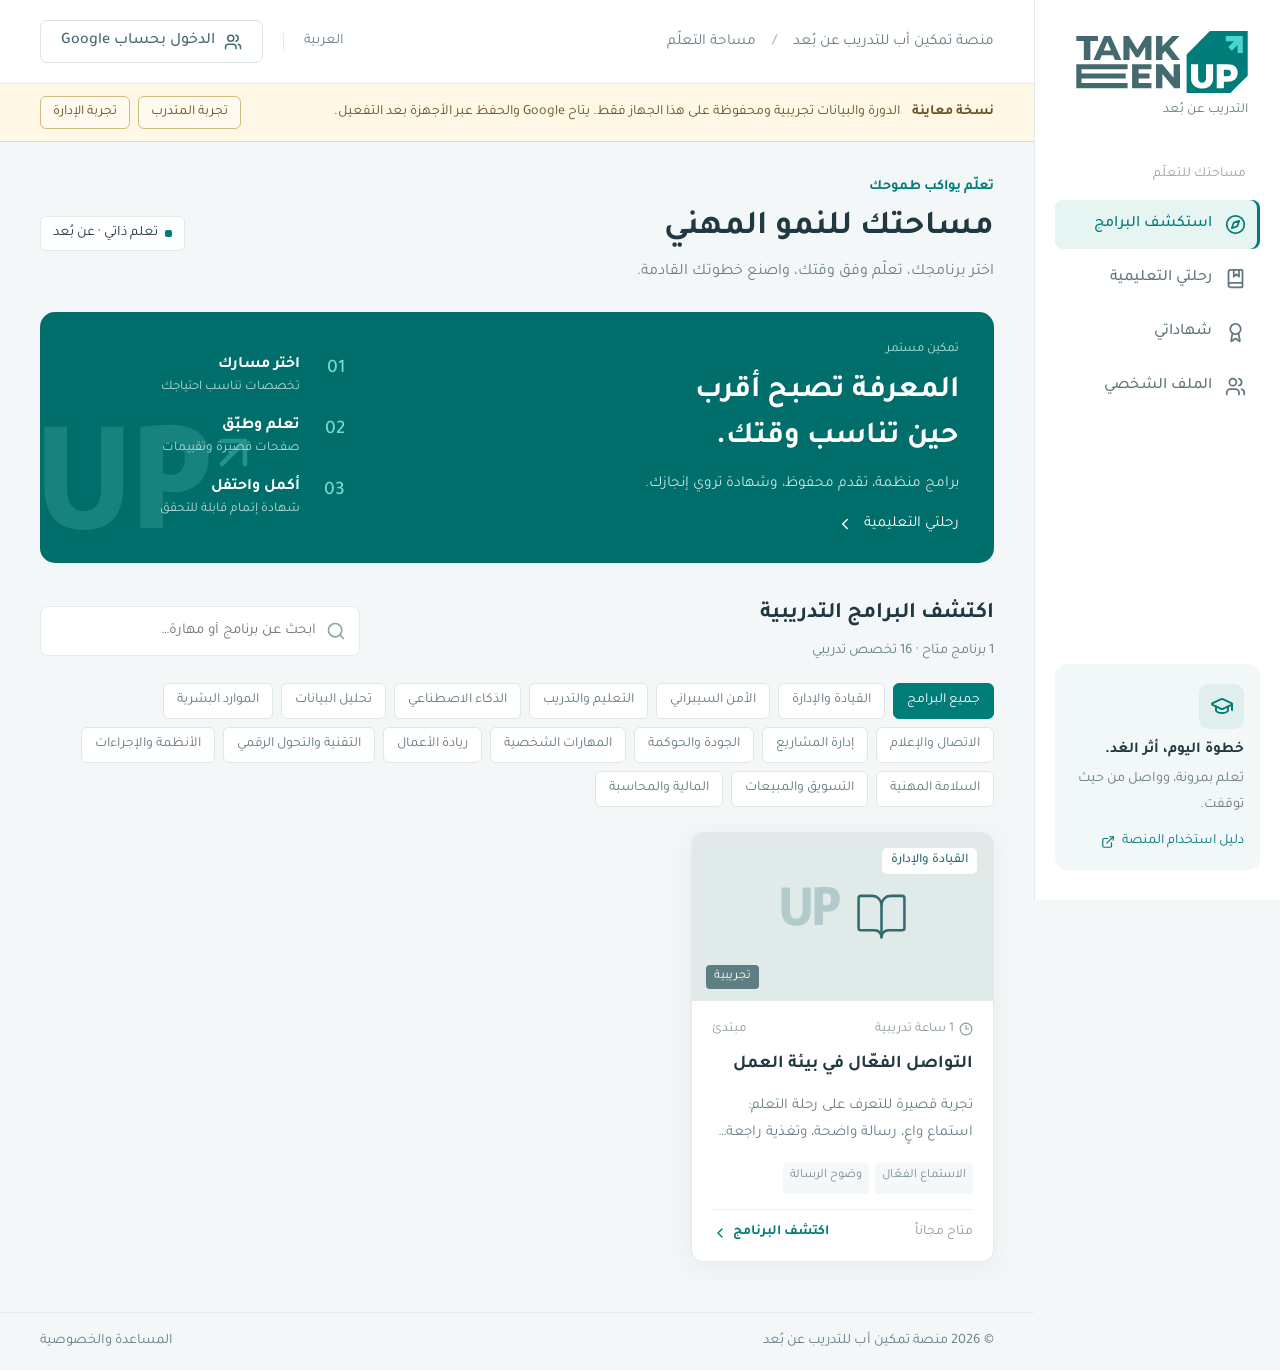
==== index.html @ d45a217b "Add files via upload" ====
<!doctype html><html lang="ar" dir="rtl"><head><meta charset="UTF-8"/><meta name="viewport" content="width=device-width,initial-scale=1"/><meta name="theme-color" content="#007c79"/><meta name="description" content="منصة تمكين أب للتدريب عن بُعد — تعلم مرن، مسارات تخصصية، وشهادات إتمام تدريب."/><title>تمكين أب | التدريب عن بُعد</title><link rel="icon" type="image/svg+xml" href="./assets/favicon.svg"/><script src="./config.js"></script>  <script type="module" crossorigin src="./assets/index-aJ3khRsf.js"></script>
  <link rel="stylesheet" crossorigin href="./assets/index-DA_sz2Ru.css">
</head><body><div id="root"></div></body></html>
---- assets/index-DA_sz2Ru.css ----
@font-face{font-family:Tajawal;font-style:normal;font-display:swap;font-weight:400;src:url(./tajawal-arabic-400-normal-CyCXRvzh.woff2) format("woff2"),url(./tajawal-arabic-400-normal-DCQxawbB.woff) format("woff");unicode-range:U+0600-06FF,U+0750-077F,U+0870-088E,U+0890-0891,U+0897-08E1,U+08E3-08FF,U+200C-200E,U+2010-2011,U+204F,U+2E41,U+FB50-FDFF,U+FE70-FE74,U+FE76-FEFC,U+102E0-102FB,U+10E60-10E7E,U+10EC2-10EC4,U+10EFC-10EFF,U+1EE00-1EE03,U+1EE05-1EE1F,U+1EE21-1EE22,U+1EE24,U+1EE27,U+1EE29-1EE32,U+1EE34-1EE37,U+1EE39,U+1EE3B,U+1EE42,U+1EE47,U+1EE49,U+1EE4B,U+1EE4D-1EE4F,U+1EE51-1EE52,U+1EE54,U+1EE57,U+1EE59,U+1EE5B,U+1EE5D,U+1EE5F,U+1EE61-1EE62,U+1EE64,U+1EE67-1EE6A,U+1EE6C-1EE72,U+1EE74-1EE77,U+1EE79-1EE7C,U+1EE7E,U+1EE80-1EE89,U+1EE8B-1EE9B,U+1EEA1-1EEA3,U+1EEA5-1EEA9,U+1EEAB-1EEBB,U+1EEF0-1EEF1}@font-face{font-family:Tajawal;font-style:normal;font-display:swap;font-weight:400;src:url(./tajawal-latin-400-normal-BVNSOH3d.woff2) format("woff2"),url(./tajawal-latin-400-normal-BdYcZznU.woff) format("woff");unicode-range:U+0000-00FF,U+0131,U+0152-0153,U+02BB-02BC,U+02C6,U+02DA,U+02DC,U+0304,U+0308,U+0329,U+2000-206F,U+20AC,U+2122,U+2191,U+2193,U+2212,U+2215,U+FEFF,U+FFFD}@font-face{font-family:Tajawal;font-style:normal;font-display:swap;font-weight:500;src:url(./tajawal-arabic-500-normal-BZ8ojJNu.woff2) format("woff2"),url(./tajawal-arabic-500-normal-CbVEaYEW.woff) format("woff");unicode-range:U+0600-06FF,U+0750-077F,U+0870-088E,U+0890-0891,U+0897-08E1,U+08E3-08FF,U+200C-200E,U+2010-2011,U+204F,U+2E41,U+FB50-FDFF,U+FE70-FE74,U+FE76-FEFC,U+102E0-102FB,U+10E60-10E7E,U+10EC2-10EC4,U+10EFC-10EFF,U+1EE00-1EE03,U+1EE05-1EE1F,U+1EE21-1EE22,U+1EE24,U+1EE27,U+1EE29-1EE32,U+1EE34-1EE37,U+1EE39,U+1EE3B,U+1EE42,U+1EE47,U+1EE49,U+1EE4B,U+1EE4D-1EE4F,U+1EE51-1EE52,U+1EE54,U+1EE57,U+1EE59,U+1EE5B,U+1EE5D,U+1EE5F,U+1EE61-1EE62,U+1EE64,U+1EE67-1EE6A,U+1EE6C-1EE72,U+1EE74-1EE77,U+1EE79-1EE7C,U+1EE7E,U+1EE80-1EE89,U+1EE8B-1EE9B,U+1EEA1-1EEA3,U+1EEA5-1EEA9,U+1EEAB-1EEBB,U+1EEF0-1EEF1}@font-face{font-family:Tajawal;font-style:normal;font-display:swap;font-weight:500;src:url(./tajawal-latin-500-normal-CoYeBiSI.woff2) format("woff2"),url(./tajawal-latin-500-normal-DU9v6xgj.woff) format("woff");unicode-range:U+0000-00FF,U+0131,U+0152-0153,U+02BB-02BC,U+02C6,U+02DA,U+02DC,U+0304,U+0308,U+0329,U+2000-206F,U+20AC,U+2122,U+2191,U+2193,U+2212,U+2215,U+FEFF,U+FFFD}@font-face{font-family:Tajawal;font-style:normal;font-display:swap;font-weight:700;src:url(./tajawal-arabic-700-normal-D2-eand5.woff2) format("woff2"),url(./tajawal-arabic-700-normal-9L7Zusdl.woff) format("woff");unicode-range:U+0600-06FF,U+0750-077F,U+0870-088E,U+0890-0891,U+0897-08E1,U+08E3-08FF,U+200C-200E,U+2010-2011,U+204F,U+2E41,U+FB50-FDFF,U+FE70-FE74,U+FE76-FEFC,U+102E0-102FB,U+10E60-10E7E,U+10EC2-10EC4,U+10EFC-10EFF,U+1EE00-1EE03,U+1EE05-1EE1F,U+1EE21-1EE22,U+1EE24,U+1EE27,U+1EE29-1EE32,U+1EE34-1EE37,U+1EE39,U+1EE3B,U+1EE42,U+1EE47,U+1EE49,U+1EE4B,U+1EE4D-1EE4F,U+1EE51-1EE52,U+1EE54,U+1EE57,U+1EE59,U+1EE5B,U+1EE5D,U+1EE5F,U+1EE61-1EE62,U+1EE64,U+1EE67-1EE6A,U+1EE6C-1EE72,U+1EE74-1EE77,U+1EE79-1EE7C,U+1EE7E,U+1EE80-1EE89,U+1EE8B-1EE9B,U+1EEA1-1EEA3,U+1EEA5-1EEA9,U+1EEAB-1EEBB,U+1EEF0-1EEF1}@font-face{font-family:Tajawal;font-style:normal;font-display:swap;font-weight:700;src:url(./tajawal-latin-700-normal-BypgxfGb.woff2) format("woff2"),url(./tajawal-latin-700-normal-CV3bxpHe.woff) format("woff");unicode-range:U+0000-00FF,U+0131,U+0152-0153,U+02BB-02BC,U+02C6,U+02DA,U+02DC,U+0304,U+0308,U+0329,U+2000-206F,U+20AC,U+2122,U+2191,U+2193,U+2212,U+2215,U+FEFF,U+FFFD}@font-face{font-family:Tajawal;font-style:normal;font-display:swap;font-weight:800;src:url(./tajawal-arabic-800-normal-TQp-UTiE.woff2) format("woff2"),url(./tajawal-arabic-800-normal-Bp_4IW2m.woff) format("woff");unicode-range:U+0600-06FF,U+0750-077F,U+0870-088E,U+0890-0891,U+0897-08E1,U+08E3-08FF,U+200C-200E,U+2010-2011,U+204F,U+2E41,U+FB50-FDFF,U+FE70-FE74,U+FE76-FEFC,U+102E0-102FB,U+10E60-10E7E,U+10EC2-10EC4,U+10EFC-10EFF,U+1EE00-1EE03,U+1EE05-1EE1F,U+1EE21-1EE22,U+1EE24,U+1EE27,U+1EE29-1EE32,U+1EE34-1EE37,U+1EE39,U+1EE3B,U+1EE42,U+1EE47,U+1EE49,U+1EE4B,U+1EE4D-1EE4F,U+1EE51-1EE52,U+1EE54,U+1EE57,U+1EE59,U+1EE5B,U+1EE5D,U+1EE5F,U+1EE61-1EE62,U+1EE64,U+1EE67-1EE6A,U+1EE6C-1EE72,U+1EE74-1EE77,U+1EE79-1EE7C,U+1EE7E,U+1EE80-1EE89,U+1EE8B-1EE9B,U+1EEA1-1EEA3,U+1EEA5-1EEA9,U+1EEAB-1EEBB,U+1EEF0-1EEF1}@font-face{font-family:Tajawal;font-style:normal;font-display:swap;font-weight:800;src:url(./tajawal-latin-800-normal-CmI34b-g.woff2) format("woff2"),url(./tajawal-latin-800-normal-Dm5jVIIh.woff) format("woff");unicode-range:U+0000-00FF,U+0131,U+0152-0153,U+02BB-02BC,U+02C6,U+02DA,U+02DC,U+0304,U+0308,U+0329,U+2000-206F,U+20AC,U+2122,U+2191,U+2193,U+2212,U+2215,U+FEFF,U+FFFD}:root{font-family:Tajawal,Arial,sans-serif;color:#20383f;background:#f4f7f8;font-synthesis:none;--teal:#007c79;--teal-dark:#005957;--mint:#4cd5cc;--slate:#44696f;--border:#e2eaed;--muted:#687f86;--ink:#18343b;--white:#fff;--shadow:0 5px 25px #193b4210;font-size:16px}*{box-sizing:border-box}body{margin:0}button,input,textarea,select{font:inherit}button,a,input,textarea,select{-webkit-tap-highlight-color:transparent}button{cursor:pointer}button:disabled{cursor:not-allowed;opacity:.5}button,a{transition:background .18s,color .18s,box-shadow .18s}a{color:inherit;text-decoration:none}a:hover{color:var(--teal)}h1,h2,h3,h4,strong,b{font-weight:700}h1{font-size:2.1rem;line-height:1.45;margin:0 0 .25rem}h2{font-size:1.4rem;line-height:1.6;margin:0 0 .75rem}h3{font-size:1.13rem;line-height:1.6;margin:0}p{line-height:1.85;margin:.35rem 0 1rem}small{font-size:.86rem;color:var(--muted)}svg{flex-shrink:0}button:focus-visible,a:focus-visible,input:focus-visible,textarea:focus-visible,select:focus-visible{outline:3px solid #42b9b3;outline-offset:3px}::selection{background:#b0ebe6;color:#003f3d}.sidebar{position:fixed;right:0;top:0;bottom:0;width:246px;background:#fff;border-left:1px solid var(--border);padding:30px 20px;z-index:30;display:flex;flex-direction:column}.brand{display:block;padding:0 12px 25px}.brand img{display:block;width:172px;height:64px;object-fit:contain}.brand span{display:block;font-size:.86rem;color:var(--muted);margin-top:8px}.side-label{font-size:.86rem;color:#94a3a8;margin:22px 14px 12px}.sidebar nav a{display:flex;gap:13px;align-items:center;padding:14px;border-radius:8px;margin:5px 0;font-size:1rem;font-weight:500;color:#61777d}.sidebar nav a.active{background:#e6f4f2;color:var(--teal);box-shadow:inset -3px 0 var(--teal)}.sidebar nav a:hover{background:#f1f7f6}.side-foot{margin-top:auto;background:#f2f7f7;padding:20px 16px;border-radius:12px;font-size:.95rem}.side-foot p{font-size:.9rem;color:var(--muted);margin:7px 0 14px}.side-foot a{display:flex;align-items:center;gap:7px;color:var(--teal);font-size:.88rem}.mini-mark{width:45px;height:45px;display:grid;place-items:center;background:#e0efec;color:var(--teal);border-radius:10px;margin-bottom:12px}.shell{margin-right:246px;min-height:100vh;display:flex;flex-direction:column}.topbar{min-height:84px;border-bottom:1px solid var(--border);background:#fff;display:flex;align-items:center;justify-content:space-between;padding:18px 40px;gap:20px}.top-title{color:var(--muted);font-size:.96rem;display:flex;align-items:center;gap:10px}.top-title b{margin:0 12px;color:#b4c2c6}.top-actions{display:flex;gap:20px;align-items:center}.locale{font-size:.9rem;color:var(--muted);border-left:1px solid var(--border);padding-left:20px}.avatar{display:grid;place-items:center;flex-shrink:0;width:37px;height:37px;background:#dcefeb;color:var(--teal);border-radius:50%;font-size:1.1rem;font-weight:700}.avatar.large{width:65px;height:65px;font-size:1.8rem}.profile-chip{border:0;background:none;display:flex;gap:10px;align-items:center;text-align:right;color:var(--ink);font-size:.95rem}.profile-chip small{display:block;margin-top:2px}.icon-btn{display:inline-flex;align-items:center;justify-content:center;border:0;background:transparent;color:var(--muted);width:34px;height:34px;border-radius:7px}.icon-btn:hover{background:#eaf2f1;color:var(--teal)}.mobile-toggle{display:none}main{padding:32px 40px 50px;max-width:1500px;width:100%;margin:0 auto;flex:1}.footer{border-top:1px solid var(--border);padding:20px 40px;display:flex;justify-content:space-between;color:var(--muted);font-size:.9rem}.preview-banner{padding:12px 40px;background:#fff8e6;border-bottom:1px solid #e9dba5;display:flex;gap:25px;align-items:center;justify-content:space-between;font-size:.88rem;color:#695224}.preview-banner strong{margin-left:12px}.preview-banner span{line-height:1.8}.preview-banner>div:last-child{display:flex;gap:8px;flex-shrink:0}.preview-banner button{border:1px solid #cfbb80;background:#fffaf0;padding:7px 12px;border-radius:6px;color:#67501c;font-size:.86rem}.btn{display:inline-flex;gap:9px;align-items:center;justify-content:center;min-height:43px;padding:10px 20px;border:1px solid var(--teal);background:var(--teal);color:#fff;border-radius:7px;font-weight:500;font-size:1rem;text-align:center}.btn:hover{background:var(--teal-dark);color:#fff}.btn.secondary{background:#fff;border-color:#d9e5e5;color:var(--slate)}.btn.secondary:hover{background:#eaf4f2;border-color:#b3d7d1;color:var(--teal)}.text-btn{display:inline-flex;align-items:center;gap:5px;border:0;background:none;color:var(--teal);padding:8px 0;font-size:.96rem}.text-btn:hover{color:var(--teal-dark)}.button-row{display:flex;gap:9px;align-items:center;flex-wrap:wrap}.page-heading{display:flex;align-items:center;justify-content:space-between;margin:5px 0 24px;gap:20px}.page-heading p{color:var(--muted);margin-bottom:0}.eyebrow{color:var(--teal);font-size:.9rem;font-weight:700;margin-bottom:8px}.pill{display:inline-flex;align-items:center;gap:7px;padding:8px 12px;background:#fff;border:1px solid var(--border);border-radius:6px;font-size:.9rem;white-space:nowrap}.tiny-square{width:7px;height:7px;border-radius:2px;background:var(--teal)}.feature-strip{background:#006e6b;color:#fff;position:relative;border-radius:15px;overflow:hidden;padding:30px 35px;display:flex;align-items:center;gap:35px;margin-bottom:34px}.feature-copy{position:relative;z-index:1;flex:1}.feature-copy>span{display:block;font-size:.82rem;color:#ace4de;margin-bottom:11px}.feature-copy h2{font-size:1.9rem;line-height:1.5;margin-bottom:10px}.feature-copy p{font-size:.96rem;color:#c5e5e1;max-width:400px}.feature-copy a{display:flex;align-items:center;gap:10px;font-size:.96rem;color:#fff}.feature-steps{position:relative;z-index:1;width:270px;display:flex;flex-direction:column;gap:21px;padding-left:80px}.feature-steps div{display:grid;grid-template-columns:35px 1fr;column-gap:10px}.feature-steps span{grid-row:1/3;color:#76d9d2;font-size:1.2rem;font-weight:500;padding-top:2px}.feature-steps strong{font-size:1rem}.feature-steps small{color:#b7d9d5;margin-top:4px;font-size:.83rem;white-space:nowrap}.feature-mark{position:absolute;left:-8px;bottom:-22px;color:#18827e;font-size:10rem;line-height:1;font-weight:800;letter-spacing:-8px;display:flex;align-items:flex-start;direction:ltr;pointer-events:none}.feature-mark svg{margin-right:25px;color:#23938d}.section-heading{display:flex;align-items:center;justify-content:space-between;gap:16px;margin:22px 0 18px}.section-heading h2,.section-heading h3{margin:0}.section-heading p{color:var(--muted);font-size:.9rem;margin-bottom:0}.search{display:flex;align-items:center;gap:10px;background:#fff;border:1px solid var(--border);border-radius:8px;padding:4px 13px;width:320px;color:#91a4a8}.search input{border:0;outline:0!important;min-height:40px;width:100%;padding:0;font-size:.94rem}.filter-row{display:flex;gap:8px;flex-wrap:wrap;margin-bottom:25px}.filter-row button{border:1px solid #dfe7e9;background:#fff;padding:8px 13px;border-radius:6px;color:#637b82;font-size:.87rem;min-height:36px}.filter-row button.selected{color:#fff;background:var(--teal);border-color:var(--teal)}.course-grid{display:grid;grid-template-columns:repeat(3,minmax(0,1fr));gap:23px}.course-card{background:#fff;border:1px solid var(--border);border-radius:12px;overflow:hidden;box-shadow:var(--shadow);transition:transform .2s,box-shadow .2s}.course-card:hover{transform:translateY(-3px);box-shadow:0 12px 25px #193b4215}.course-cover{width:100%;height:168px;border:0;position:relative;display:flex;align-items:center;justify-content:center;background:#dfeae9;color:#2f6c70;padding:0;overflow:hidden}.theme-1{background:#e2e9f2;color:#52749b}.theme-2{background:#e8e8ef;color:#706a8e}.theme-3{background:#eae8df;color:#93836e}.course-cover>img{width:100%;height:100%;object-fit:cover}.cover-symbol{display:flex;gap:17px;align-items:center;justify-content:center}.cover-letter{font-size:3.7rem;font-weight:800;letter-spacing:-5px;opacity:.25;direction:ltr;line-height:1}.badge{display:inline-flex;font-size:.84rem;color:var(--teal);background:#edf7f5;padding:5px 9px;border-radius:5px;align-items:center}.cover-tag{position:absolute;right:16px;top:15px;background:#fffffff0;color:inherit;font-weight:500;font-size:.82rem}.sample-tag{position:absolute;left:14px;bottom:12px;color:#fff;background:#44696fd4;padding:4px 8px;border-radius:4px;font-size:.8rem}.card-body{padding:20px}.course-meta{display:flex;justify-content:space-between;color:#8a9b9f;font-size:.84rem;gap:8px}.course-meta>span{display:inline-flex;gap:5px;align-items:center}.card-body h3{margin:12px 0 7px;min-height:35px}.card-body>p{font-size:.94rem;color:var(--muted);min-height:52px;display:-webkit-box;-webkit-line-clamp:2;-webkit-box-orient:vertical;overflow:hidden}.skills-line{display:flex;flex-wrap:wrap;gap:6px;min-height:31px;margin-bottom:15px}.skills-line span{background:#f5f8f9;font-size:.78rem;color:#798d93;padding:5px 7px;border-radius:4px}.card-bottom{border-top:1px solid #edf1f3;display:flex;justify-content:space-between;align-items:center;padding-top:14px;margin-top:13px;font-size:.87rem}.card-bottom>span{color:#8b9da2}.card-bottom button{display:flex;align-items:center;gap:5px;padding:0;border:0;background:none;color:var(--teal);font-weight:700}.progress{height:6px;border-radius:8px;background:#e9f0f0;overflow:hidden;width:100%}.progress i{display:block;height:100%;background:var(--teal);border-radius:8px;transition:width .4s}.progress-label{display:flex;justify-content:space-between;margin-bottom:7px;font-size:.87rem;color:var(--muted)}.progress-label strong{color:var(--teal)}.panel{background:#fff;border:1px solid var(--border);border-radius:11px;padding:28px;margin:18px 0;box-shadow:var(--shadow)}.empty{padding:70px 25px;text-align:center;background:#fff;border:1px dashed #cfdddd;border-radius:12px;margin:25px 0}.empty>svg{color:var(--teal);margin-bottom:14px}.empty h3{font-size:1.45rem}.empty p{color:var(--muted);margin:12px auto 22px;max-width:570px}.loading{display:flex;align-items:center;justify-content:center;gap:12px;padding:65px;color:var(--muted)}.spinner{width:23px;height:23px;border:2px solid #deebe9;border-top-color:var(--teal);border-radius:50%;animation:spin .6s linear infinite}@keyframes spin{to{transform:rotate(360deg)}}.notice{background:#f0f7f7;border:1px solid #d4e7e5;padding:15px 18px;border-radius:8px;color:#4b6d71;font-size:.98rem;line-height:1.8;margin:18px 0;white-space:pre-line}.notice.success{background:#e9f6ee;color:#286d49;border-color:#cce9d7}.notice.error{background:#fff1ef;color:#a64435;border-color:#efd3cd}.danger{color:#af5145!important}.badge.success{background:#e5f4ed;color:#2f7350}.badge.danger{background:#fff0ee}.toast{position:fixed;left:25px;bottom:25px;z-index:99;display:flex;align-items:flex-start;gap:20px;padding:18px 23px;background:#005e5b;color:#fff;box-shadow:0 8px 35px #16333533;border-radius:10px;max-width:min(560px,calc(100vw - 35px));font-size:1rem;line-height:1.7;white-space:pre-line}.toast.error{background:#943f35}.toast button{background:none;border:0;color:#fff;padding:0;display:flex}.course-detail{display:grid;grid-template-columns:1fr 310px;gap:35px;margin-top:20px}.course-detail h1{font-size:2.25rem}.lead{font-size:1.1rem;color:var(--muted);line-height:1.9}.tag-row{display:flex;flex-wrap:wrap;gap:8px;margin:18px 0}.check-list{padding:0;list-style:none;margin:0}.check-list li{display:flex;gap:12px;align-items:flex-start;margin:15px 0;line-height:1.8}.check-list svg{color:var(--teal);margin-top:5px}.outline-detail{border-bottom:1px solid var(--border);padding:15px 0}.outline-detail summary{cursor:pointer;font-weight:700;line-height:1.8;display:flex;justify-content:space-between;gap:15px}.outline-detail>div{display:flex;justify-content:space-between;padding:12px 16px;color:var(--muted);font-size:.96rem;gap:15px}.enroll-panel{position:sticky;top:20px;align-self:start;margin-top:10px;background:#fff;border:1px solid var(--border);padding:27px;border-radius:13px;box-shadow:var(--shadow)}.enroll-icon{height:120px;background:#eaf4f2;display:grid;place-items:center;color:var(--teal);border-radius:9px;margin-bottom:20px}.enroll-panel h2{font-size:1.3rem}.enroll-panel p{font-size:.96rem;color:var(--muted)}.price{font-size:1.75rem;font-weight:700;color:var(--teal);margin:22px 0}.price small{display:block;margin-top:5px;font-size:.89rem;font-weight:400}.enroll-panel>.btn{width:100%}.enroll-notes{border-top:1px solid var(--border);padding-top:15px;margin-top:20px}.enroll-notes p{display:flex;gap:8px;align-items:center;font-size:.9rem;margin:10px 0}.enroll-notes svg{color:var(--teal)}.tabs{display:flex;flex-wrap:wrap;gap:5px;border-bottom:1px solid var(--border);margin:20px 0 24px}.tabs button{display:inline-flex;gap:8px;align-items:center;padding:12px 18px;border:0;border-bottom:2px solid transparent;background:none;color:var(--muted);font-size:1rem;font-weight:500}.tabs button.selected{color:var(--teal);border-bottom-color:var(--teal)}.learning-heading{display:flex;justify-content:space-between;align-items:center;gap:25px}.learning-heading h1{font-size:1.75rem}.learning-progress{width:180px;flex-shrink:0}.learning-progress strong{display:flex;gap:10px;font-size:1.1rem;color:var(--teal);margin-bottom:10px}.learning-progress span{font-size:.86rem;font-weight:400;color:var(--muted)}.learning-layout{display:grid;grid-template-columns:280px minmax(0,1fr);gap:24px;align-items:start}.lesson-nav{background:#fff;border:1px solid var(--border);border-radius:10px;overflow:hidden}.lesson-nav>h3{padding:19px;border-bottom:1px solid var(--border)}.lesson-nav details{border-bottom:1px solid var(--border)}.lesson-nav summary{font-size:.94rem;font-weight:700;cursor:pointer;padding:17px;background:#f8fafa;line-height:1.8}.lesson-nav button{display:flex;align-items:center;gap:10px;width:100%;text-align:right;border:0;background:#fff;color:var(--muted);padding:13px 17px;border-bottom:1px solid #f0f4f4;font-size:.92rem;line-height:1.7}.lesson-nav button small{display:block;font-size:.8rem;color:#91a3a9}.lesson-nav button.current{background:#e8f4f1;color:var(--teal);box-shadow:inset -3px 0 var(--teal)}.lesson-nav button.done>svg{color:var(--teal)}.lesson-content{background:#fff;border:1px solid var(--border);border-radius:11px;padding:32px;min-height:480px}.lesson-content>h2{font-size:1.65rem;margin-top:18px;margin-bottom:25px}.lesson-kicker{display:flex;justify-content:space-between;color:#92a3a8;font-size:.88rem}.markdown{font-size:1.06rem;line-height:2;color:#405e65;overflow-wrap:anywhere}.markdown h2{font-size:1.4rem;color:var(--ink);margin-top:25px}.markdown h3{font-size:1.2rem;color:var(--ink);margin:20px 0 8px}.markdown ul,.markdown ol{padding-right:24px;line-height:2}.markdown strong{color:var(--ink);font-weight:700}.markdown pre{overflow:auto;direction:ltr;text-align:left;background:#f5f8f8;border-radius:6px;padding:12px}.markdown blockquote{border-right:3px solid var(--mint);margin:15px 0;padding:12px 18px;background:#f3f9f8}.markdown img{max-width:100%}.markdown a{color:var(--teal);text-decoration:underline}.lesson-content>.btn{margin-top:25px}.lesson-footer{display:flex;justify-content:space-between;margin-top:40px;padding-top:25px;border-top:1px solid var(--border)}.video{width:100%;aspect-ratio:16/9;border:0;border-radius:8px;background:#102f34;margin:10px 0 25px}.attachments{padding:18px;border:1px solid var(--border);background:#f8fbfb;border-radius:8px;margin:22px 0}.attachments a{display:flex;align-items:center;gap:10px;color:var(--teal);font-size:.97rem;margin-top:13px;line-height:1.7}.quiz fieldset{border:0;padding:20px 0;margin:5px 0;border-bottom:1px solid var(--border)}.quiz legend{font-size:1.06rem;font-weight:700;line-height:1.8;width:100%;padding:0}.quiz legend span{display:inline-grid;place-items:center;width:26px;height:26px;border-radius:6px;background:#e7f2f0;color:var(--teal);margin-left:10px;font-size:.92rem}.option{display:flex;align-items:flex-start;gap:12px;border:1px solid var(--border);padding:14px;border-radius:7px;margin:10px 0;color:#536e75;font-size:1rem;line-height:1.7;cursor:pointer}.option input{margin-top:6px;width:16px;min-height:auto;accent-color:var(--teal)}.option.chosen{background:#ecf7f4;border-color:#8fc7ba}.answer-good{font-size:.96rem;color:#28794f;margin-bottom:0}.answer-bad{font-size:.96rem;color:#ae5349;margin-bottom:0}.quiz-actions{display:flex;align-items:center;gap:20px;margin-top:25px;flex-wrap:wrap}.stats-grid{display:grid;grid-template-columns:repeat(3,minmax(0,1fr));gap:22px;margin:25px 0}.stat{background:#fff;border:1px solid var(--border);padding:24px;border-radius:10px;position:relative}.stat>svg{color:var(--teal);position:absolute;left:22px;top:25px}.stat>span{display:block;color:var(--muted);font-size:.99rem;margin-bottom:10px}.stat>strong{display:block;font-size:2.7rem;font-weight:700;color:var(--ink);margin-bottom:15px;line-height:1.2}.stat strong small{font-size:1rem;font-weight:400}.stat p{font-size:.87rem;color:var(--muted);margin-bottom:0}.row-line{display:flex;justify-content:space-between;align-items:center;gap:18px;border-bottom:1px solid #eaf0f1;padding:14px 0;line-height:1.8}.certificate-ready{display:flex;gap:24px;align-items:center}.certificate-ready>svg{color:var(--teal)}.certificate-ready>div{flex:1}.certificate-ready p{color:var(--muted);margin-bottom:0}.certificate-ready.ready{background:#e8f5f2;border-color:#b9dcd4}.table-wrap{overflow:auto;width:100%}table{width:100%;border-collapse:collapse;font-size:.96rem;text-align:right}th{background:#f2f7f7;color:var(--slate);font-size:.92rem;font-weight:700;padding:14px 18px;white-space:nowrap}td{padding:17px 18px;border-bottom:1px solid var(--border);line-height:1.8}tr:last-child td{border-bottom:0}.discussion{margin-top:20px;padding-top:20px;border-top:1px solid var(--border)}.discussion>div{display:flex;gap:15px;align-items:center}.discussion p{white-space:pre-wrap;margin:10px 0}.muted{color:var(--muted)}.field{display:block;margin:15px 0;text-align:right}.field>span{display:block;font-size:.96rem;font-weight:500;margin-bottom:9px;color:var(--ink)}.field>small{display:block;font-size:.86rem;margin-top:7px;line-height:1.8}.form-grid{display:grid;grid-template-columns:1fr 1fr;column-gap:25px;align-items:start}.form-grid.three{grid-template-columns:repeat(3,1fr)}input,textarea,select{border:1px solid #d5e0e3;background:#fff;border-radius:7px;min-height:44px;padding:10px 12px;color:var(--ink);max-width:100%;width:100%;font-size:1rem}input[type=range]{padding:5px 0;accent-color:var(--teal)}input[type=radio]{width:auto;accent-color:var(--teal)}input[type=color]{max-width:100px;padding:5px}textarea{min-height:110px;resize:vertical;line-height:1.8}.narrow{max-width:780px}.profile-hero{display:flex;gap:20px;align-items:center;margin-bottom:30px}.profile-hero h2{margin-bottom:3px}.profile-hero p{color:var(--muted);font-size:.98rem;margin:0}.cert-grid{display:grid;grid-template-columns:repeat(2,1fr);gap:22px}.cert-card{margin:0}.cert-card>svg{color:var(--teal);margin-bottom:20px}.cert-card p{color:var(--muted)}.certificate-page{width:100%}.certificate-toolbar{display:flex;align-items:center;justify-content:space-between;gap:20px;margin:15px 0 35px}.certificate-toolbar p{color:var(--muted)}.certificate-sheet{position:relative;width:100%;aspect-ratio:1.4142;background:#fff;color:var(--ink);border:1px solid #dce5e5;border-radius:2px;box-shadow:0 8px 35px #133b4211;overflow:hidden;container-type:inline-size;background-size:100% 100%;background-position:center}.certificate-border{position:absolute;top:4%;right:4%;bottom:4%;left:4%;border:1px solid #93b8b5}.certificate-border:before{content:"";position:absolute;width:26%;height:7px;background:var(--teal);right:0;top:-1px}.certificate-logo{position:absolute;right:8%;top:8%;width:22%;height:11%;object-fit:contain}.certificate-eyebrow{position:absolute;left:8%;top:11%;font-size:1.18cqw;direction:ltr;color:#86a39f;letter-spacing:1px}.certificate-title{position:absolute;top:25%;left:15%;right:15%;font-size:3.6cqw!important;text-align:center;color:var(--ink);margin:0}.certificate-intro{position:absolute;top:38%;left:15%;right:15%;text-align:center;font-size:1.5cqw;color:#68858a}.certificate-name{position:absolute;left:12%;right:12%;text-align:center;font-size:3.4cqw;font-weight:700;line-height:1.5;transform:translateY(-25%);overflow-wrap:anywhere}.certificate-completed{position:absolute;top:53%;left:10%;right:10%;text-align:center;font-size:1.5cqw;color:#789394;margin:0}.certificate-course{position:absolute;left:10%;right:10%;text-align:center;font-size:2.5cqw;line-height:1.6;font-weight:700;transform:translateY(-20%);overflow-wrap:anywhere}.certificate-date{position:absolute;left:10%;right:10%;text-align:center;font-size:1.5cqw;color:#6a8a8e;line-height:1.7}.certificate-signature{position:absolute;right:11%;bottom:8%;font-size:1.5cqw;text-align:center}.certificate-signature span{display:block;font-size:1.15cqw;color:#85a0a0;margin-top:3px}.certificate-stamp{position:absolute;width:13%;height:17%;right:45%;bottom:5%;opacity:.8}.certificate-qr{position:absolute;bottom:9%;left:11%;width:8%;font-size:.85cqw;color:#6a8889;text-align:center}.certificate-qr img{width:100%;display:block}.certificate-qr span{display:block;margin-top:4px;white-space:nowrap}.certificate-id{position:absolute;left:0;right:0;bottom:2.3%;text-align:center;font-size:.8cqw;color:#98aeaf;direction:rtl}.certificate-demo{position:absolute;left:6%;top:5%;font-size:1.1cqw;background:#fff1c8;color:#8e7330;padding:3px 9px;border-radius:4px}.certificate-sheet.custom .certificate-border{display:none}.verification{display:flex;align-items:center;justify-content:center;gap:10px;padding:22px;color:#5c7d82;font-size:.95rem}.help-grid{display:grid;grid-template-columns:1fr 1fr;gap:20px}.help-grid .panel{margin:0}.help-grid li{line-height:2}.help-grid .btn{margin:7px 0}.support{display:flex;align-items:center;gap:22px;margin-top:25px}.support>div{flex:1}.support svg{color:var(--teal)}.support p{color:var(--muted);margin-bottom:0}.editor-toolbar{display:flex;gap:25px;justify-content:space-between;align-items:center;padding:20px 0}.editor-toolbar h2{margin:0}.editor-toolbar small{line-height:1.7}.admin-tabs button{font-size:.94rem;padding-inline:13px}.table-actions,.tiny-actions{display:flex;gap:6px;align-items:center}.table-actions button,.tiny-actions button{border:1px solid var(--border);width:31px;height:31px;background:#fff;border-radius:5px;display:grid;place-items:center;color:var(--slate)}.table-actions button:hover,.tiny-actions button:hover{background:#e9f3f0;color:var(--teal)}.cover-preview{width:230px;height:140px;object-fit:cover;border-radius:8px}.upload-line{display:flex;align-items:center;gap:8px;color:var(--teal);font-size:.91rem;cursor:pointer;line-height:1.7;margin:10px 0}.upload-line input{width:100%;font-size:.82rem;padding:5px;min-height:32px}.editor-layout{display:grid;grid-template-columns:270px minmax(0,1fr);gap:23px;align-items:start}.editor-outline{border:1px solid var(--border);border-radius:10px;background:#fff;padding:17px}.editor-outline>.section-heading{margin-top:0}.module-editor{padding:15px 0;border-top:1px solid var(--border)}.module-editor>input{font-size:.92rem;font-weight:700;min-height:40px;padding:7px}.module-editor>.tiny-actions{margin:10px 0}.editor-lesson{display:flex;width:100%;padding:10px 8px;gap:9px;align-items:center;border:0;background:#fff;color:var(--muted);text-align:right;font-size:.92rem;border-radius:6px;line-height:1.7}.editor-lesson small{display:block;font-size:.8rem}.editor-lesson.selected{background:#e8f3ef;color:var(--teal)}.lesson-editor{margin:0;padding:24px}.lesson-editor>.section-heading{margin-top:0}.content-input{min-height:250px;font-size:1.05rem}.attachments-editor{border-top:1px solid var(--border);padding-top:20px;margin-top:25px}.question-editor{border-top:1px solid var(--border);padding-top:10px}.question-block{background:#f8fbfb;border:1px solid var(--border);padding:18px;border-radius:8px;margin:20px 0}.question-block>.section-heading{margin-top:0}.question-block>textarea{margin-bottom:10px}.option-editor{display:flex;gap:10px;align-items:center;margin:10px 0}.option-editor input[type=radio]{flex-shrink:0}.option-editor>.icon-btn{flex-shrink:0}.option-editor>input:not([type=radio]){font-size:.97rem}.question-block .field textarea{min-height:70px}.editor-bottom{display:flex;justify-content:space-between;align-items:center;gap:20px;padding-top:22px;color:var(--muted);margin-top:20px;border-top:1px solid var(--border)}.inline-form{display:flex;align-items:center;gap:15px;max-width:650px}.inline-form .field{flex:1}.inline-form>.btn{margin-top:27px}.category-grid{display:grid;grid-template-columns:1fr 1fr;gap:0 30px}.backdrop{display:none}@media(min-width:1550px){main{padding-inline:55px}.course-grid{grid-template-columns:repeat(3,1fr)}}@media(max-width:1200px){.sidebar{width:220px}.shell{margin-right:220px}main{padding:27px}.topbar{padding:18px 27px}.preview-banner{padding-inline:27px}.course-grid{grid-template-columns:repeat(2,1fr)}.feature-steps{width:230px;padding-left:25px}.course-detail{grid-template-columns:1fr 280px;gap:22px}.learning-layout{grid-template-columns:240px 1fr;gap:18px}.lesson-content{padding:25px}.editor-layout{grid-template-columns:225px 1fr}.form-grid.three{grid-template-columns:1fr 1fr}.certificate-toolbar{align-items:flex-start;flex-direction:column}.top-actions{gap:12px}}@media(max-width:900px){.sidebar{right:-250px;width:246px;transition:right .2s}.sidebar.open{right:0}.shell{margin-right:0}.mobile-toggle{display:inline-flex}.backdrop{display:block;position:fixed;top:0;right:0;bottom:0;left:0;background:#18343b70;border:0;z-index:25}.top-title{font-size:.9rem}.topbar{min-height:74px}.profile-chip>span:last-child{max-width:110px;overflow:hidden;text-overflow:ellipsis;white-space:nowrap}.page-heading h1{font-size:1.8rem}.preview-banner{flex-wrap:wrap;gap:8px}.feature-copy h2{font-size:1.8rem}.course-detail{grid-template-columns:1fr 270px}.stats-grid{gap:12px}.stat{padding:20px}.learning-layout{grid-template-columns:220px 1fr}.lesson-content{padding:23px}.certificate-ready{flex-wrap:wrap}.editor-layout{grid-template-columns:220px 1fr}.editor-toolbar{align-items:flex-start;flex-direction:column}.form-grid{gap:0 16px}.help-grid{gap:15px}.lesson-editor{padding:18px}}@media(max-width:650px){main{padding:22px 18px 35px}.topbar{padding:14px 15px;gap:10px}.top-title>span{display:none}.top-actions{gap:9px}.locale{display:none}.top-actions>.btn{font-size:.86rem;padding:8px 12px}.preview-banner{padding:12px 18px}.preview-banner strong{display:block;margin-bottom:3px}.preview-banner>div:last-child{width:100%}.page-heading{align-items:flex-start;margin-bottom:22px;flex-direction:column;gap:12px}.page-heading h1{font-size:1.8rem}.page-heading>.pill{font-size:.82rem}.page-heading p{font-size:.98rem}.feature-strip{padding:24px;display:block;margin-bottom:27px;border-radius:11px}.feature-copy h2{font-size:1.8rem}.feature-copy h2 br{display:none}.feature-copy p{margin-bottom:18px;max-width:85%}.feature-steps{width:100%;padding:0;display:none}.feature-mark{font-size:7rem;left:0;bottom:-15px;opacity:.7}.feature-mark svg{width:35px;margin-right:5px}.section-heading{align-items:flex-start;flex-wrap:wrap}.section-heading>div:first-child{width:100%}.section-heading h2{font-size:1.3rem}.search{width:100%}.filter-row{gap:7px}.filter-row button{font-size:.87rem;padding:7px 10px}.course-grid{grid-template-columns:1fr;gap:18px}.course-cover{height:180px}.card-body{padding:20px}.course-detail{grid-template-columns:1fr;gap:8px}.course-detail h1{font-size:1.85rem}.enroll-panel{position:static;grid-row:1}.enroll-icon,.enroll-notes{display:none}.price{margin:14px 0;font-size:1.5rem}.panel{padding:22px 18px}.learning-heading{flex-direction:column;align-items:stretch;gap:15px}.learning-heading h1{font-size:1.65rem}.learning-progress{width:100%}.learning-progress strong{font-size:1rem;margin-bottom:6px}.tabs{gap:0;overflow-x:auto;flex-wrap:nowrap}.tabs button{white-space:nowrap;font-size:.94rem;padding:12px 11px}.learning-layout{grid-template-columns:1fr}.lesson-nav{max-height:260px;overflow:auto}.lesson-nav>h3{padding:13px 18px}.lesson-nav details summary{padding:12px 17px}.lesson-nav button{padding:10px 17px}.lesson-content{padding:24px 19px;min-height:400px}.lesson-content>h2{font-size:1.5rem}.markdown{font-size:1.03rem}.stats-grid{grid-template-columns:1fr}.stat{padding:23px}.stat>strong{font-size:2.2rem;margin-bottom:7px}.stat p{margin-bottom:0}.stats-grid .progress{max-width:70%}.certificate-ready{gap:15px}.certificate-ready>.btn{width:100%}.form-grid,.form-grid.three{grid-template-columns:1fr;gap:0}.cert-grid,.help-grid{grid-template-columns:1fr}.footer{padding:18px;font-size:.82rem;gap:15px;flex-wrap:wrap}.certificate-toolbar h1{font-size:1.7rem}.certificate-toolbar .button-row{width:100%}.certificate-toolbar .btn{font-size:.9rem;padding:9px 12px}.verification{font-size:.87rem;align-items:flex-start;line-height:1.8}.certificate-sheet{margin:0 -8px;width:calc(100% + 16px)}.certificate-signature,.certificate-date,.certificate-intro,.certificate-completed{font-size:1.7cqw}.support{flex-wrap:wrap;gap:12px}.support>.btn{width:100%}.editor-layout{grid-template-columns:1fr}.editor-outline{max-height:320px;overflow:auto}.editor-toolbar .button-row{width:100%}.editor-toolbar .btn{font-size:.9rem;padding:9px 12px}.editor-bottom{flex-wrap:wrap}.category-grid{grid-template-columns:1fr}.inline-form{flex-wrap:wrap}.inline-form .field{min-width:100%;margin-bottom:0}.inline-form>.btn{margin-top:0;margin-bottom:20px}td,th{padding:13px;font-size:.9rem}.row-line{font-size:.95rem}.toast{left:15px;bottom:15px;padding:16px 18px}.profile-hero{gap:15px}.profile-hero h2{font-size:1.25rem}.profile-hero p{font-size:.89rem}.outline-detail>div{gap:10px}.outline-detail small{white-space:nowrap}}@media print{@page{size:A4 landscape;margin:0}html,body,#root,.shell,main,.certificate-page{margin:0!important;padding:0!important;background:#fff!important;width:297mm!important;max-width:none!important;min-height:0!important}.sidebar,.topbar,.footer,.preview-banner,.certificate-toolbar,.verification,.toast,.backdrop{display:none!important}.certificate-sheet{width:297mm!important;height:210mm!important;aspect-ratio:auto!important;margin:0!important;border:0!important;border-radius:0!important;box-shadow:none!important;break-inside:avoid;print-color-adjust:exact;-webkit-print-color-adjust:exact}}@media(prefers-reduced-motion:reduce){*,*:before,*:after{animation:none!important;transition:none!important;scroll-behavior:auto!important}}
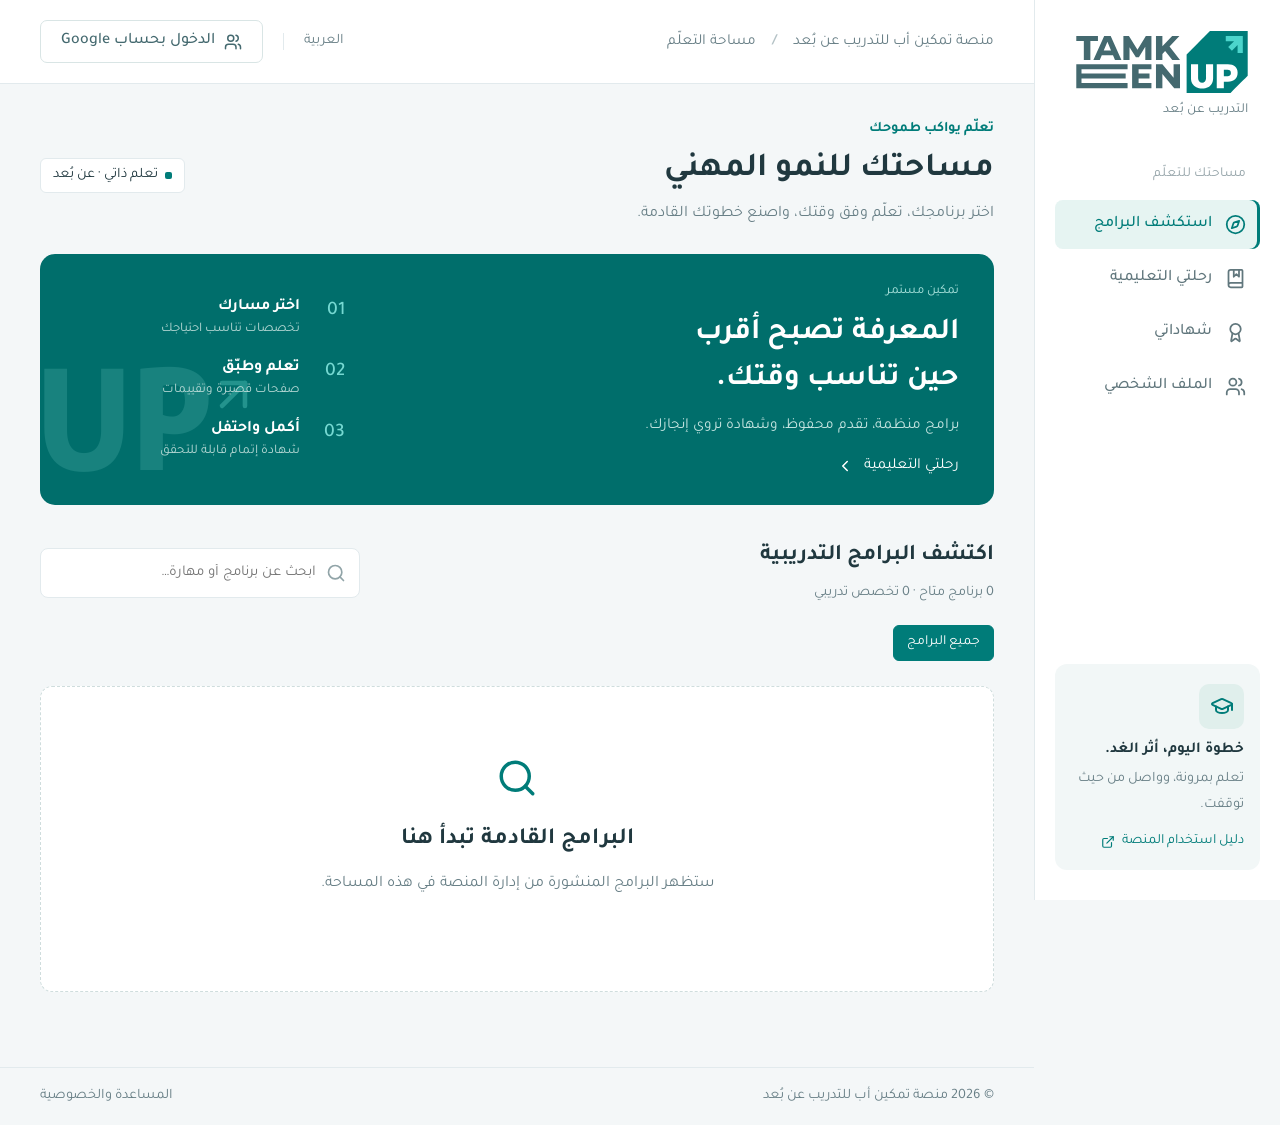
==== commit 9e4898d9: "Add files via upload" ====
--- a/index.html
+++ b/index.html
@@ -1,3 +1,3 @@
-<!doctype html><html lang="ar" dir="rtl"><head><meta charset="UTF-8"/><meta name="viewport" content="width=device-width,initial-scale=1"/><meta name="theme-color" content="#007c79"/><meta name="description" content="منصة تمكين أب للتدريب عن بُعد — تعلم مرن، مسارات تخصصية، وشهادات إتمام تدريب."/><title>تمكين أب | التدريب عن بُعد</title><link rel="icon" type="image/svg+xml" href="./assets/favicon.svg"/><script src="./config.js"></script>  <script type="module" crossorigin src="./assets/index-aJ3khRsf.js"></script>
+<!doctype html><html lang="ar" dir="rtl"><head><meta charset="UTF-8"/><meta name="viewport" content="width=device-width,initial-scale=1"/><meta name="theme-color" content="#007c79"/><meta name="description" content="منصة تمكين أب للتدريب عن بُعد — تعلم مرن، مسارات تخصصية، وشهادات إتمام تدريب."/><title>تمكين أب | التدريب عن بُعد</title><link rel="icon" type="image/svg+xml" href="./assets/favicon.svg"/><script src="./config.js"></script>  <script type="module" crossorigin src="./assets/index-CV6cAmQJ.js"></script>
   <link rel="stylesheet" crossorigin href="./assets/index-DA_sz2Ru.css">
 </head><body><div id="root"></div></body></html>
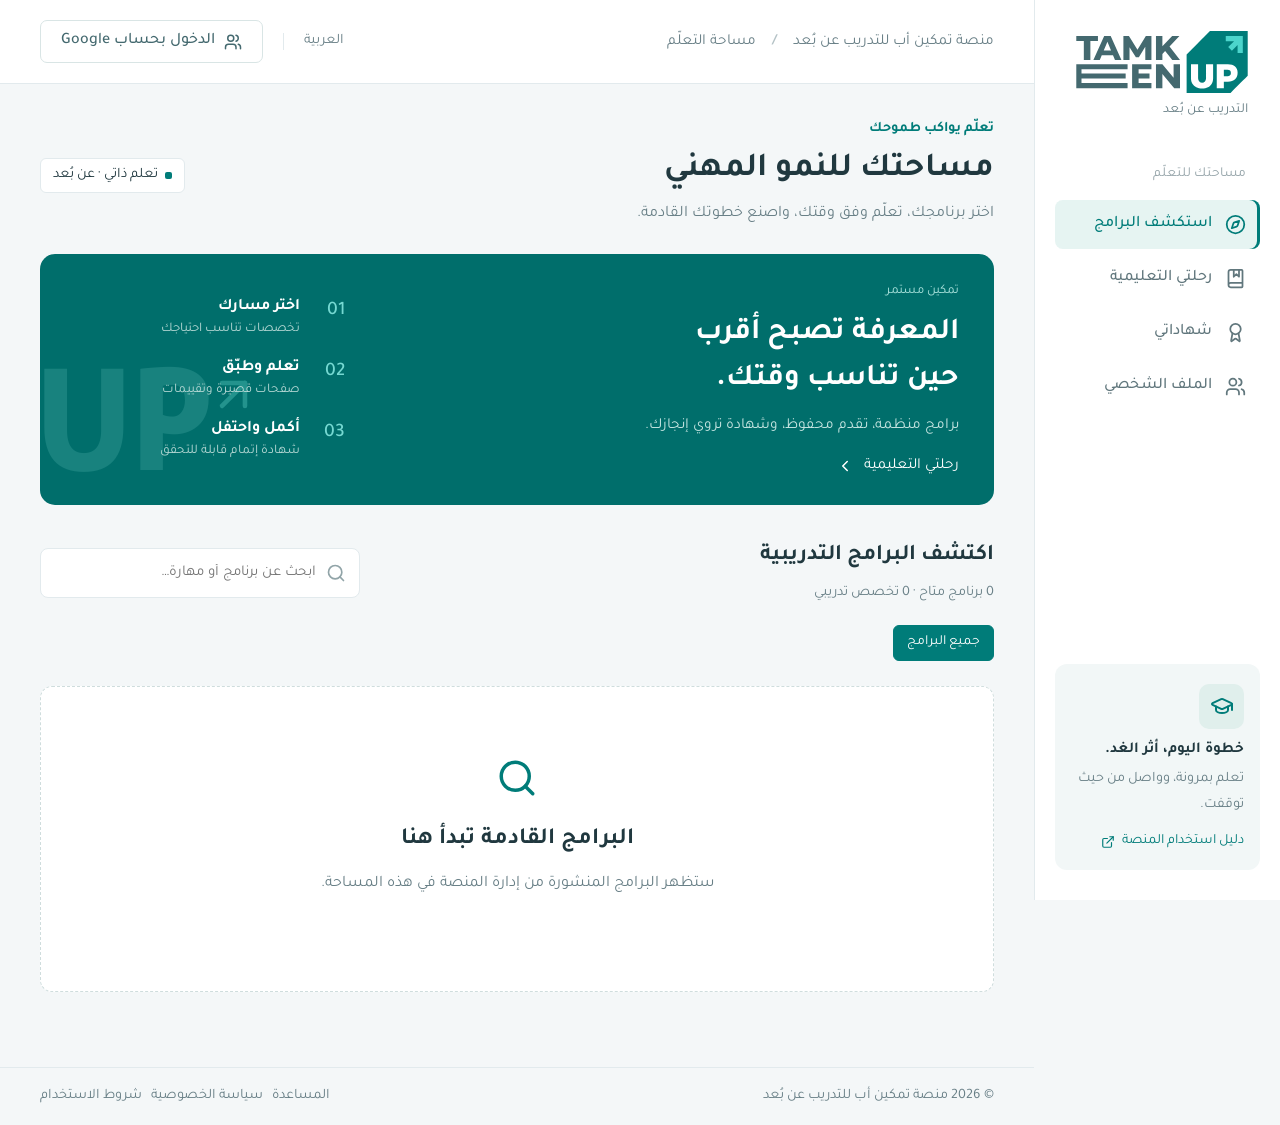
==== commit 7a279006: "Add files via upload" ====
--- a/index.html
+++ b/index.html
@@ -1,3 +1,3 @@
-<!doctype html><html lang="ar" dir="rtl"><head><meta charset="UTF-8"/><meta name="viewport" content="width=device-width,initial-scale=1"/><meta name="theme-color" content="#007c79"/><meta name="description" content="منصة تمكين أب للتدريب عن بُعد — تعلم مرن، مسارات تخصصية، وشهادات إتمام تدريب."/><title>تمكين أب | التدريب عن بُعد</title><link rel="icon" type="image/svg+xml" href="./assets/favicon.svg"/><script src="./config.js"></script>  <script type="module" crossorigin src="./assets/index-CV6cAmQJ.js"></script>
+<!doctype html><html lang="ar" dir="rtl"><head><meta charset="UTF-8"/><meta name="viewport" content="width=device-width,initial-scale=1"/><meta name="theme-color" content="#007c79"/><meta name="description" content="منصة تمكين أب للتدريب عن بُعد — تعلم مرن، مسارات تخصصية، وشهادات إتمام تدريب."/><title>تمكين أب | التدريب عن بُعد</title><link rel="icon" type="image/svg+xml" href="./assets/favicon.svg"/><script src="./config.js"></script>  <script type="module" crossorigin src="./assets/index-lGPCJjrw.js"></script>
   <link rel="stylesheet" crossorigin href="./assets/index-DA_sz2Ru.css">
 </head><body><div id="root"></div></body></html>
